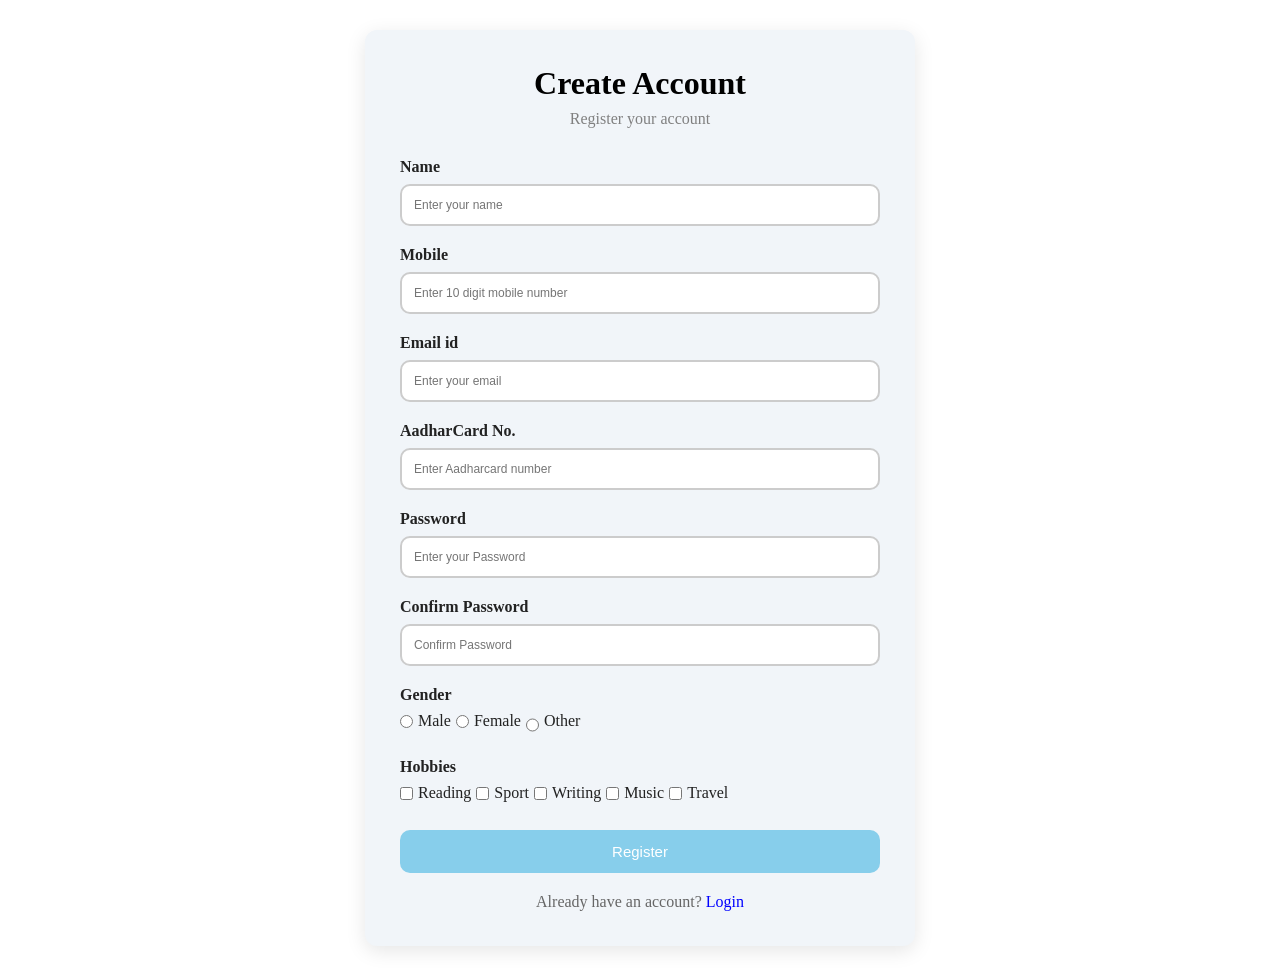
==== my_dashboard/index.html @ bcf336cc "container cofig" ====
<!DOCTYPE html>
<html lang="en">
<head>
    <meta charset="UTF-8">
    <meta name="viewport" content="width=device-width, initial-scale=1.0">
    <title>Register</title>
    <link rel="stylesheet" href="style.css">
</head>
<body>
    <div class="container">
        <div class="form-box">
            <h1>Create Account  </h1>
    <p class="subtitle">Register your account</p>
    <form id="registerForm">
        <div class="form-group">
            <label for="name">Name</label>
            <input type="text" id="name" placeholder="Enter your name" required>
            <small id="nameError"></small>
        </div>
       
        <div class="form-group">
            <label for="mobile">Mobile</label>
            <input type="text" id="tel " maxlength="10" placeholder="Enter 10 digit mobile number" required>
            <small id="mobileError"></small>
        </div>

        <div class="form-group">
            <label for="email">Email id</label>
            <input type="text" id="email" placeholder="Enter your email" required >
             <small id="emailerror"></small>
        </div>
        
        <div class="form-group">
            <label for="aadharcard">AadharCard No.</label>
            <input type="text" id="aadharcard" placeholder="Enter Aadharcard number" required>
        </div>
        
        <div class="form-group">
            <label for="password">Password</label>
            <input type="text" id="password" placeholder="Enter your Password" required>
            <small id="passworderror"></small>
        </div>
        <div class="form-group">
            <label for="confirmpassword">Confirm Password</label>
            <input type="text" id="confirmpassword" placeholder="Confirm Password" required>
            <small id="confirmpassworderror"></small>
        </div>
        
        <div class="form-group">
            <label>Gender</label>
                <div class="radio-group" >           
                    <label>
                    <input type="radio" name="gender" value="Male" required >Male
                    </label>
                    <label>
                    <input type="radio" name="gender" value="Female"  required>Female
                    </label>
                    <input type="radio" name="gender" value="other"  required>Other
                </label>
            </div>
             <small id="genderError"></small>
        </div>
        <div class="form-group">
            <label>Hobbies</label>
            <div class="checkbox-group">
                <label>
                <input type="checkbox" name="hobby" value="Reading" />Reading
                </label>
                <label>
                <input type="checkbox" name="hobby" value="Sport" />Sport
                </label>
                <label>
                <input type="checkbox" name="hobby" value="Writing" />Writing
                </label>
                <label>
                <input type="checkbox" name="hobby" value="Music" />Music
                </label>
                <label>
                <input type="checkbox" name="hobby" value="Travel" />Travel
                </label>
            </div>
            <small id="checkboxerror"></small>
        </div>
        
        <button type="submit" class="btn">Register</button>
        <p class="bottom-text"> 
            Already have an account? <a href="login.html">Login</a>
        </p>
    </form>
        </div>
    </div>
</body>
</html>
---- my_dashboard/style.css ----
*{
        margin: 0;
        padding: 0;
        box-sizing: border-box;
}
body form {
     font-family: cursive;
  background: #f1f5f9;
  color: #222;
}
.container{
    min-height: 100vh;
    display: flex;
    justify-content: center;
    align-items: center;
    padding: 30px;
}
.form-box{
    width: 100%;
    max-width: 550px;
    background: #f1f5f9;
    padding: 35px;
    border-radius: 12px;
    box-shadow: 0 5px 20px rgba(0, 0, 0, 0.1);
}
.form-box h1 {
    text-align: center;
    margin-bottom: 8px;
}
.subtitle{
    text-align: center;
    color: grey;
    margin-bottom: 30px;
}
.form-group{
    margin-bottom: 20px; 
}
.form-group label{
    display: block;
    margin-bottom: 8px;
    font-weight: bold;
}
.form-group input[type="text"],
.form-group input[type="tel"],
.form-group input[type="email"],
.form-group input[type="password"]{
    width: 100%;
    padding: 12px;
    border: 2px solid #ccc;
    border-radius: 10px;
    font-size: 12px;
    outline: none;
}
.form-group input:focus {
    border-color: black;
}
.radio-group,
.checkbox-group{
    display: flex;
    flex-wrap: wrap;
    gap: 5px;
}
.radio-group label,
.checkbox-group label{
    font-weight: normal;
    display: flex;
    align-items: center;
    gap: 5px;
}
small {
  display: block;
  color: red;
  margin-top: 5px;
}
.btn{
    width: 100%;
    padding: 13px;
    border: none;
    border-radius: 10px;
    background: skyblue;
    color: white;
    font-size: 15px;
    cursor: pointer;
}
.btn:hover{
    background: navy;
}
.bottom-text{
    text-align: center;
    margin-top: 20px;
    color: #666;
}
.bottom-text a{
    color: blue;
    text-decoration: none;
    margin: 30px auto;
}
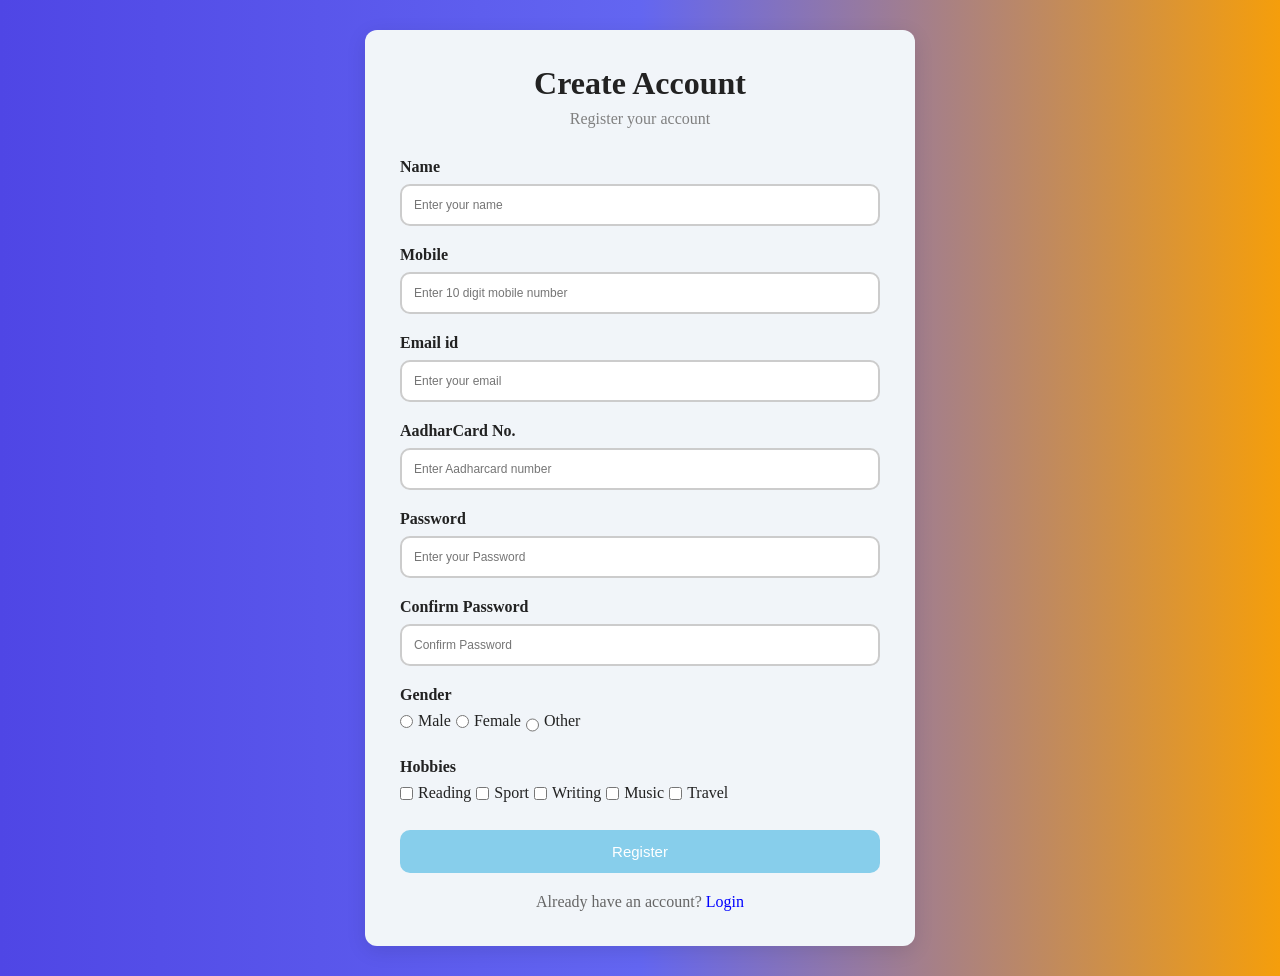
==== commit 70e18ad8: "container config" ====
--- a/my_dashboard/index.html
+++ b/my_dashboard/index.html
@@ -32,7 +32,7 @@
         
         <div class="form-group">
             <label for="aadharcard">AadharCard No.</label>
-            <input type="text" id="aadharcard" placeholder="Enter Aadharcard number" required>
+            <input type="text" id="aadharcard" minlength="12" maxlength="12"  placeholder="Enter Aadharcard number" required>
         </div>
         
         <div class="form-group">
--- a/my_dashboard/style.css
+++ b/my_dashboard/style.css
@@ -3,9 +3,18 @@
         padding: 0;
         box-sizing: border-box;
 }
-body form {
+body  {
      font-family: cursive;
-  background: #f1f5f9;
+    background:  linear-gradient(90deg, #4F46E5 0%, #6366F1 50%, #F59E0B 100%);
+    background-image: linear-gradient(90deg, rgb(79, 70, 229) 0%, rgb(99, 102, 241) 50%, rgb(245, 158, 11) 100%);
+    background-position-x: initial;
+    background-position-y: initial;
+    background-size: initial;
+    background-repeat: initial;
+    background-attachment: initial;
+    background-origin: initial;
+    background-clip: initial;
+    background-color: initial;
   color: #222;
 }
 .container{
@@ -22,6 +31,9 @@
     padding: 35px;
     border-radius: 12px;
     box-shadow: 0 5px 20px rgba(0, 0, 0, 0.1);
+}
+.login-box{
+    width: 450px;
 }
 .form-box h1 {
     text-align: center;
